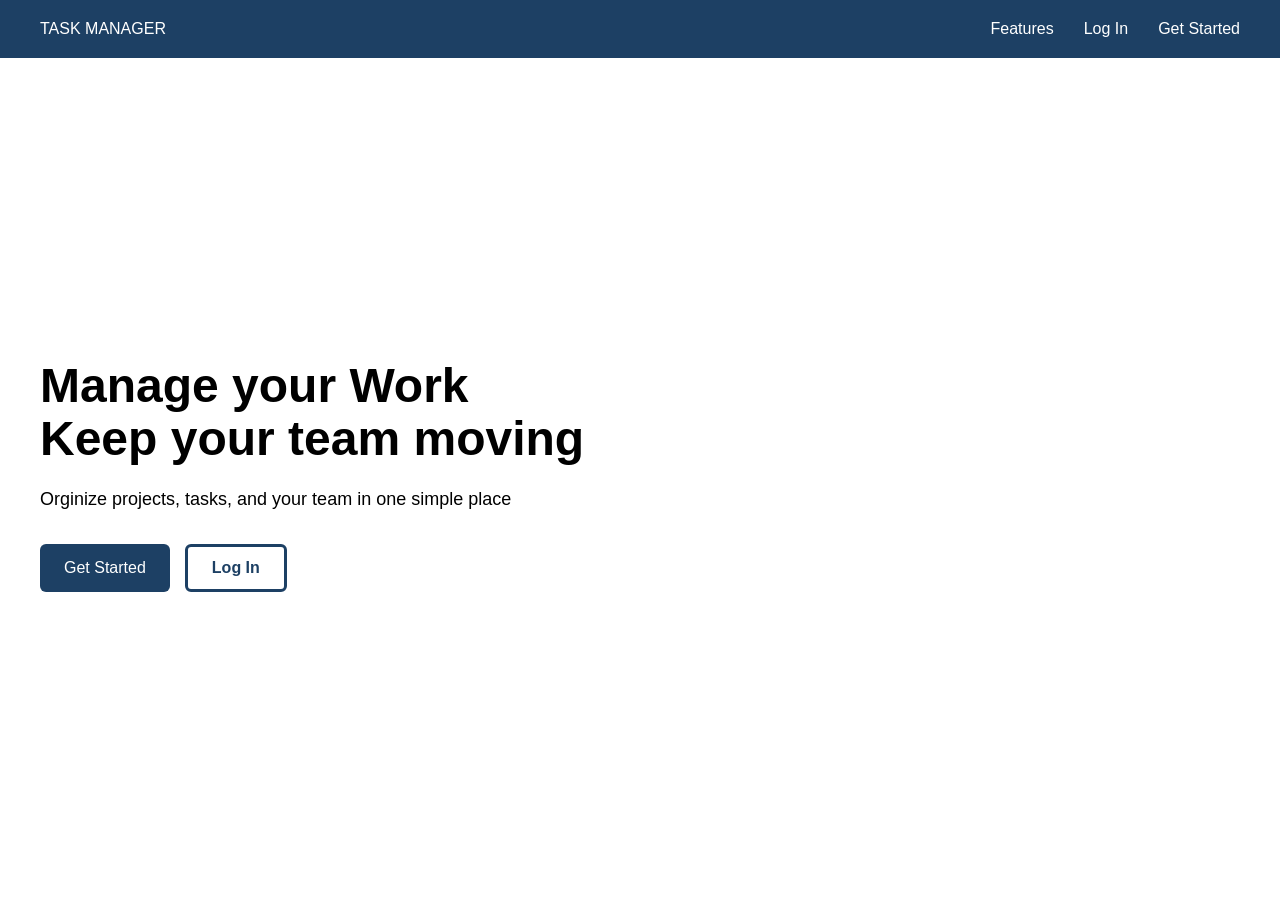
==== FrontEnd/index.html @ a8207cc8 "Add registration form and validation" ====
<!DOCTYPE html>
<html lang="en">
<head>
    <meta charset="UTF-8">
    <meta name="viewport" content="width=device-width, initial-scale=1.0">
    <title>Task Manager</title>
    <link rel="stylesheet" href="css/global.css">
    <link rel="stylesheet" href="css/main.css">
</head>
<body>
    <header>
        <nav class="navbar">
            <a href="index.html" class="logo">TASK MANAGER</a>
            <ul>
                <li><a href="#features">Features</a></li>
                <li><a href="Pages/login.html">Log In</a></li>
                <li><a href="Pages/register.html">Get Started</a></li>
            </ul>
        </nav>
    </header>
    <main>
        <section class="main-banner">
            <div class="main-banner-content">
                <h1>Manage your Work<br>Keep your team moving</h1>

                <p>
                    Orginize projects, tasks, and your team in one simple place
                </p>
                <div class="main-banner-actions">
                    <a href="pages/register.html" class="primary">Get Started</a>
                    <a href="pages/login.html" class="secondary">Log In</a>
                </div>
            </div>
        </section>
    </main>
    <footer>

    </footer>
</body>
</html>
---- FrontEnd/css/global.css ----
* {
    margin: 0;
    padding: 0;
    box-sizing: border-box;
}

body {
    font-family: Arial, sans-serif;
}
---- FrontEnd/css/main.css ----
/*NAVIGATION*/

.navbar {
    display: flex;
    justify-content: space-between;
    align-items: center;

    padding: 20px 40px;
    background-color: #1d4064;
}

.navbar ul {
    display: flex;
    list-style: none;
    gap: 30px;
}

.navbar a {
    color: white;
    text-decoration: none;
}

.navbar ul a:hover {
    color: #4da6ff;
}

.navbar ul a {
    position: relative;
    transition: color 0.3s ease;
}

.navbar ul a::after {
    content: "";
    position: absolute;
    left: 0;
    bottom: -5px;

    width: 100%;
    height: 2px;

    background-color: #4da6ff;

    transform: scaleX(0);
    transform-origin: center;
    transition: transform 0.3s ease;
}

.navbar ul a:hover::after {
    transform: scaleX(1);
}

/*BANER*/

.main-banner {
    min-height: calc(100vh - 64px);
    display: flex;
    align-items: center;
    padding: 60px 40px;
}

.main-banner-content {
    max-width: 600px;

}

.main-banner-content h1 {
    font-size: 48px;
    line-height: 1.1;
    margin-bottom: 20px;
}

.main-banner-content p {
    font-size: 18px;
    line-height: 1.6;
    margin-bottom: 30px;
}

/*BUTTONS*/

.main-banner-actions {
    display: flex;
    gap: 15px;
}

.main-banner-actions a {
    padding: 12px 24px;
    border-radius: 6px;
    text-decoration: none;

    display: flex;
    align-items: center;
    justify-content: center;
}

.primary {
    color: white;
    background-color: #1d4064;
    transition: background-color 0.3s ease;
}

.primary:hover {
    background-color: #4285c7;
}

.secondary {
    font-weight: bold;
    color: #1d4064;
    background-color: transparent;
    border: 3px solid #1d4064;
    transition: 0.3s ease;
}

.secondary:hover {
    background-color: #1d4064;
    color: white;
}
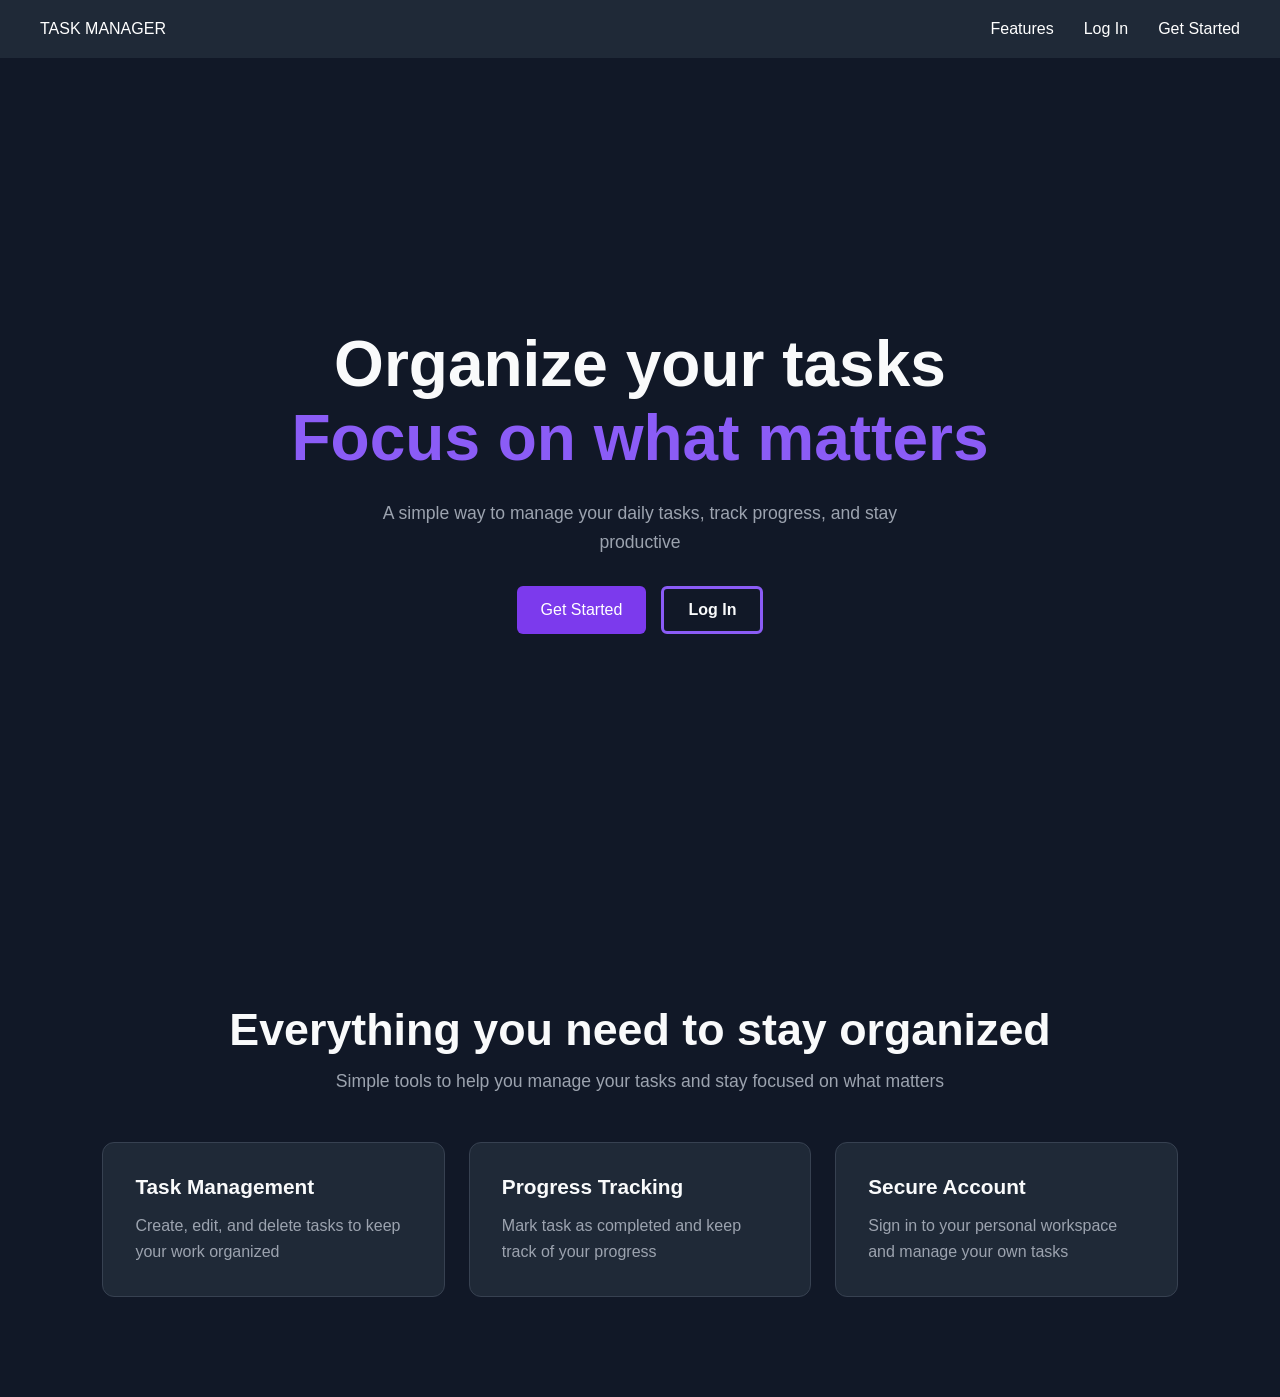
==== commit 06bc1aca: "Redesign landing page and add responsive features section" ====
--- a/FrontEnd/index.html
+++ b/FrontEnd/index.html
@@ -21,15 +21,53 @@
     <main>
         <section class="main-banner">
             <div class="main-banner-content">
-                <h1>Manage your Work<br>Keep your team moving</h1>
+                <h1>Organize your tasks<br>
+                    <span class="hero-highlight">Focus on what matters</span>
+                </h1>
 
                 <p>
-                    Orginize projects, tasks, and your team in one simple place
+                    A simple way to manage your daily tasks,
+                    track progress, and stay productive
                 </p>
                 <div class="main-banner-actions">
-                    <a href="pages/register.html" class="primary">Get Started</a>
-                    <a href="pages/login.html" class="secondary">Log In</a>
+                    <a href="Pages/register.html" class="primary">Get Started</a>
+                    <a href="Pages/login.html" class="secondary">Log In</a>
                 </div>
+            </div>
+        </section>
+
+        <section id="features" class="features-section">
+            <h2>Everything you need to stay organized</h2>
+
+            <p class="features-description">
+                Simple tools to help you manage your tasks
+                and stay focused on what matters
+            </p>
+
+            <div class="features-grid">
+                <article class="feature-card">
+                    <h3>Task Management</h3>
+                    <p>
+                        Create, edit, and delete tasks
+                        to keep your work organized
+                    </p>
+                </article>
+
+                <article class="feature-card">
+                    <h3>Progress Tracking</h3>
+                    <p>
+                        Mark task as completed
+                        and keep track of your progress
+                    </p>
+                </article>
+
+                <article class="feature-card">
+                    <h3>Secure Account</h3>
+                    <p>
+                        Sign in to your personal workspace
+                        and manage your own tasks
+                    </p>
+                </article>
             </div>
         </section>
     </main>
--- a/FrontEnd/css/main.css
+++ b/FrontEnd/css/main.css
@@ -6,7 +6,7 @@
     align-items: center;
 
     padding: 20px 40px;
-    background-color: #1d4064;
+    background-color: #1f2937;
 }
 
 .navbar ul {
@@ -21,7 +21,7 @@
 }
 
 .navbar ul a:hover {
-    color: #4da6ff;
+    color: #a78bfa;
 }
 
 .navbar ul a {
@@ -38,7 +38,7 @@
     width: 100%;
     height: 2px;
 
-    background-color: #4da6ff;
+    background-color: #8b5cf6;
 
     transform: scaleX(0);
     transform-origin: center;
@@ -52,14 +52,19 @@
 /*BANER*/
 
 .main-banner {
-    min-height: calc(100vh - 64px);
-    display: flex;
+    min-height: calc(100vh - 54px);
+    display: flex;
+    justify-content: center;
     align-items: center;
-    padding: 60px 40px;
+    padding: 60px 8%;
+    box-sizing: border-box;
+    text-align: center;
 }
 
 .main-banner-content {
-    max-width: 600px;
+    width: 100%;
+    max-width: 850px;
+    margin: 0 auto;
 
 }
 
@@ -79,6 +84,7 @@
 
 .main-banner-actions {
     display: flex;
+    justify-content: center;
     gap: 15px;
 }
 
@@ -94,23 +100,133 @@
 
 .primary {
     color: white;
-    background-color: #1d4064;
+    background-color: #7c3aed;
     transition: background-color 0.3s ease;
 }
 
 .primary:hover {
-    background-color: #4285c7;
+    background-color: #6d28d9;
 }
 
 .secondary {
     font-weight: bold;
-    color: #1d4064;
+    color: #f9fafb;
     background-color: transparent;
-    border: 3px solid #1d4064;
+    border: 3px solid #8b5cf6;
     transition: 0.3s ease;
-}
+}s
 
 .secondary:hover {
-    background-color: #1d4064;
+    background-color: #8b5cf6;
     color: white;
+}
+
+body {
+    background-color: #111827;
+    color: #f9fafb;
+}
+
+.hero-highlight {
+    color: #8b5cf6;
+}
+
+.main-banner h1 {
+    font-size: clamp(2.5rem, 5vw, 4rem);
+    line-height: 1.15;
+    font-weight: 700;
+    margin-bottom: 24px;
+    max-width: 850px;
+}
+
+.main-banner p {
+    color: #9ca3af;
+    font-size: 1.1rem;
+    line-height: 1.6;
+    max-width: 600px;
+    margin-left: auto;
+    margin-right: auto;
+}
+
+.features-section {
+    padding: 100px 8%;
+    background-color: #111827;
+    text-align: center;
+}
+
+.features-section h2 {
+    font-size: clamp(2rem, 4vw, 2.8rem);
+    margin-bottom: 16px;
+    color: #f9fafb;
+}
+
+.features-description {
+    color: #9ca3af;
+    font-size: 1.1rem;
+    margin-bottom: 50px;
+}
+
+.features-grid {
+    display: grid;
+    grid-template-columns: repeat(3, 1fr);
+    gap: 24px;
+
+    max-width: 1100px;
+    margin: 0 auto;
+}
+
+.feature-card {
+    background-color: #1f2937;
+    border: 1px solid #374151;
+    border-radius: 12px;
+
+    padding: 32px;
+    text-align: left;
+
+    transition: transform 0.3 ease,
+                border-color 0.3s ease;
+}
+
+.feature-card:hover {
+    transform: translateY(-6px);
+    border-color: #8b5cf6;
+}
+
+.feature-card h3 {
+    color: #f9fafb;
+    font-size: 1.3rem;
+    margin-bottom: 14px;
+}
+
+.feature-card p {
+    color: #9ca3af;
+    line-height: 1.6;
+}
+
+@media (max-width: 900px) {
+    .features-grid {
+        grid-template-columns: repeat(2, 1fr);
+    }
+
+    .features-section {
+        padding: 70px 6%;
+    }
+}
+
+@media (max-width: 600px) {
+    .features-grid {
+        grid-template-columns: 1fr;
+        gap: 16px;
+    }
+
+    .features-section {
+        padding: 60px 20px;
+    }
+
+    .feature-card {
+        padding: 24px;
+    }
+
+    .features-description {
+        margin-bottom: 32px;
+    }
 }
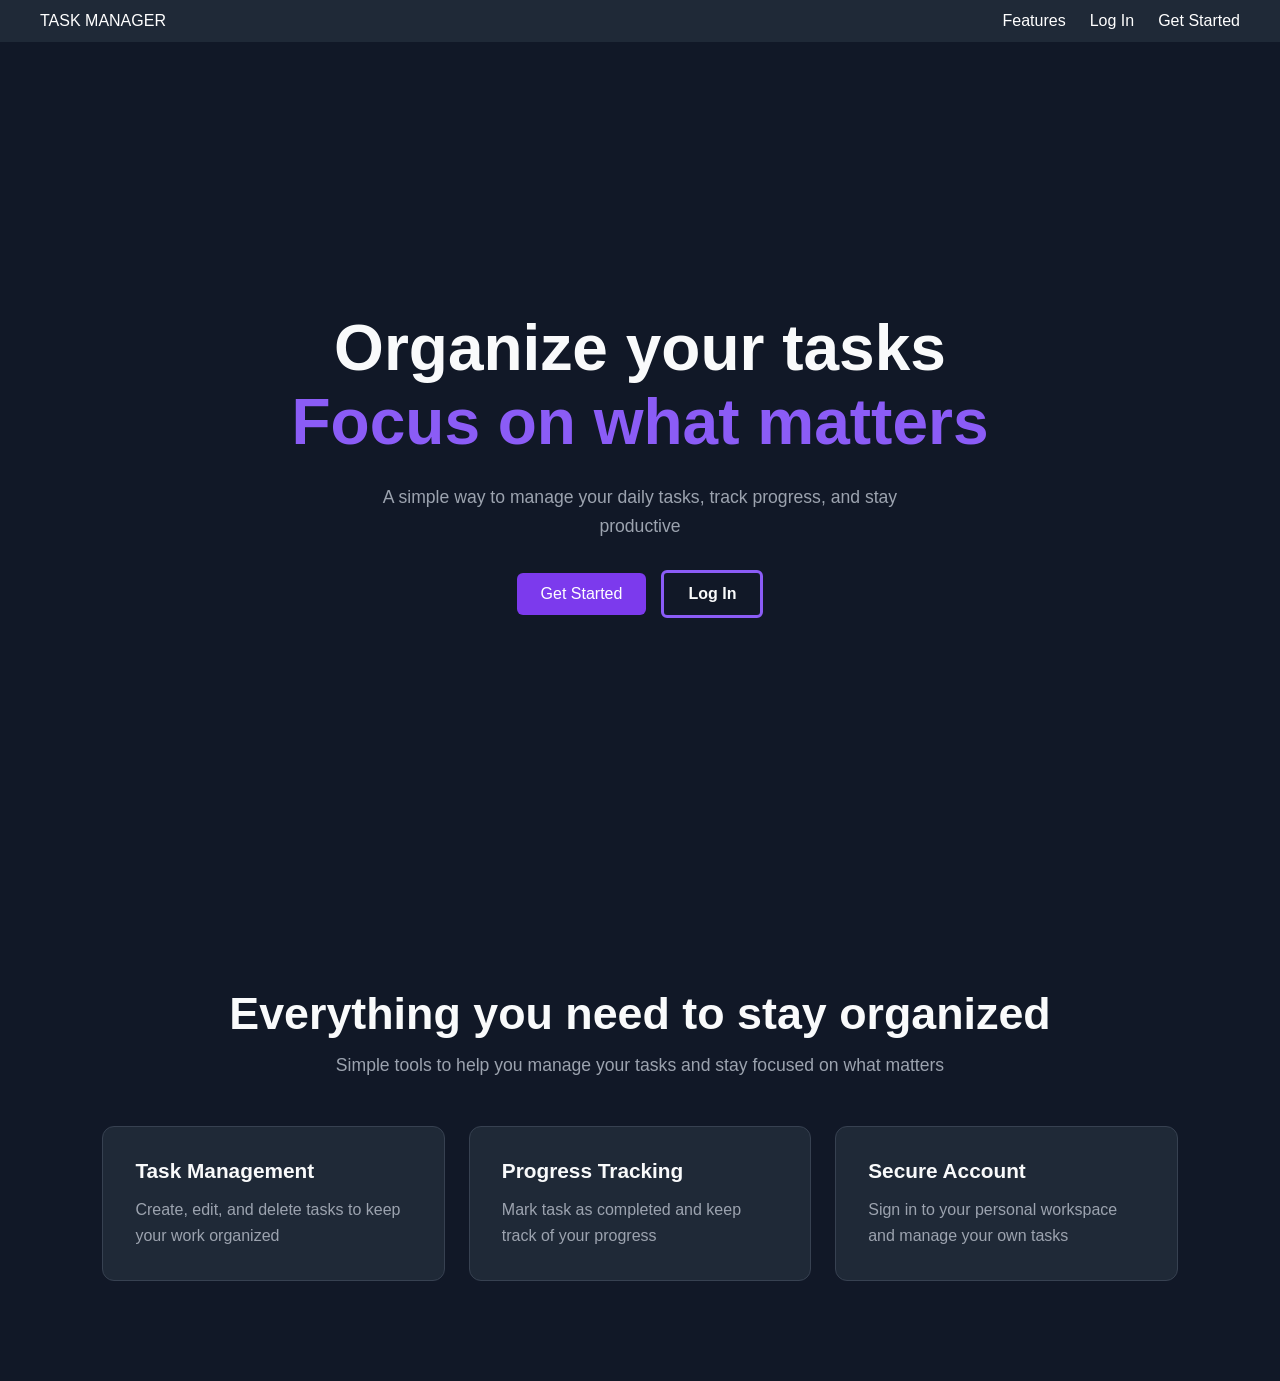
==== commit 83b35a33: "Add dynamic navigation and authenticated landing page" ====
--- a/FrontEnd/index.html
+++ b/FrontEnd/index.html
@@ -13,8 +13,29 @@
             <a href="index.html" class="logo">TASK MANAGER</a>
             <ul>
                 <li><a href="#features">Features</a></li>
-                <li><a href="Pages/login.html">Log In</a></li>
-                <li><a href="Pages/register.html">Get Started</a></li>
+
+                <li class="guest-only">
+                    <a href="Pages/login.html">Log In</a>
+                </li>
+                <li class="guest-only">
+                    <a href="Pages/register.html">Get Started</a>
+                </li>
+
+                <li class="user-only" hidden>
+                    <a href="Pages/dashboard.html">Dashboard</a>
+                </li>
+
+                <li class="user-only user-menu" hidden>
+                    <button type="button" id="userMenuBtn" aria-expanded="false">
+                        <span id="userName">Account</span> ▼
+                    </button>
+
+                    <div id="userDropdown" class="user-dropdown" hidden>
+                        <button type="button" id="navLogoutBtn">
+                            Logout
+                        </button>
+                    </div>
+                </li>
             </ul>
         </nav>
     </header>
@@ -30,8 +51,18 @@
                     track progress, and stay productive
                 </p>
                 <div class="main-banner-actions">
-                    <a href="Pages/register.html" class="primary">Get Started</a>
-                    <a href="Pages/login.html" class="secondary">Log In</a>
+
+                    <div class="hero-guest-actions">
+                        <a href="Pages/register.html" class="primary">Get Started</a>
+                        <a href="Pages/login.html" class="secondary">Log In</a>
+                    </div>
+
+                    <div class="hero-user-actions" hidden>
+                        <a href="Pages/dashboard.html" class="primary">
+                            Go to Dashboard ->
+                        </a>
+                    </div>
+                    
                 </div>
             </div>
         </section>
@@ -74,5 +105,6 @@
     <footer>
 
     </footer>
+    <script src="js/navbar.js"></script>
 </body>
 </html>
--- a/FrontEnd/css/global.css
+++ b/FrontEnd/css/global.css
@@ -6,4 +6,19 @@
 
 body {
     font-family: Arial, sans-serif;
+}
+
+header {
+    position: sticky;
+    top: 0;
+    z-index: 1000;
+}
+
+html {
+    scroll-behavior: smooth;
+    scroll-padding-top: 80px;
+}
+
+[hidden] {
+    display: none !important;
 }
--- a/FrontEnd/css/main.css
+++ b/FrontEnd/css/main.css
@@ -5,14 +5,15 @@
     justify-content: space-between;
     align-items: center;
 
-    padding: 20px 40px;
+    padding: 12px 40px;
     background-color: #1f2937;
 }
 
 .navbar ul {
     display: flex;
+    align-items: center;
     list-style: none;
-    gap: 30px;
+    gap: 24px;
 }
 
 .navbar a {
@@ -114,7 +115,7 @@
     background-color: transparent;
     border: 3px solid #8b5cf6;
     transition: 0.3s ease;
-}s
+}
 
 .secondary:hover {
     background-color: #8b5cf6;
@@ -229,4 +230,80 @@
     .features-description {
         margin-bottom: 32px;
     }
+}
+
+.user-menu {
+    position: relative;
+}
+
+#userMenuBtn {
+    appearance: none;
+    display: flex;
+    align-items: center;
+    gap: 8px;
+
+    background-color: transparent;
+    border: none;
+    color: #f9fafb;
+
+    font-family: inherit;
+    font-size: 16px;
+
+    cursor: pointer;
+    padding: 8px 0;
+    border-radius: 8px;
+
+    transition: background-color 0.2s ease;
+}
+
+#userMenuBtn:hover {
+    background-color: #374151;
+}
+
+.user-dropdown {
+    position: absolute;
+    top: calc(100% + 10px);
+    right: 0;
+
+    min-width: 160px;
+    padding: 8px;
+
+    background-color: #1f2937;
+    border: 1px solid #374151;
+    border-radius: 10px;
+
+    box-shadow: 0 10px 25px rgba(0, 0, 0, 0.3);
+    z-index: 1100;
+}
+
+.user-dropdown[hidden] {
+    display: none;
+}
+
+#navLogoutBtn {
+    width: 100%;
+    padding: 12px;
+
+    background: transparent;
+    border: none;
+    border-radius: 6px;
+
+    color: #f87171;
+    text-align: left;
+    font: inherit;
+    cursor: pointer;
+
+    transition: background-color 0.2s ease;
+}
+
+#navLogoutBtn:hover {
+    background-color: #374151;
+}
+
+.hero-guest-actions,
+.hero-user-actions {
+    display: flex;
+    justify-content: center;
+    align-items: center;
+    gap: 15px;
 }
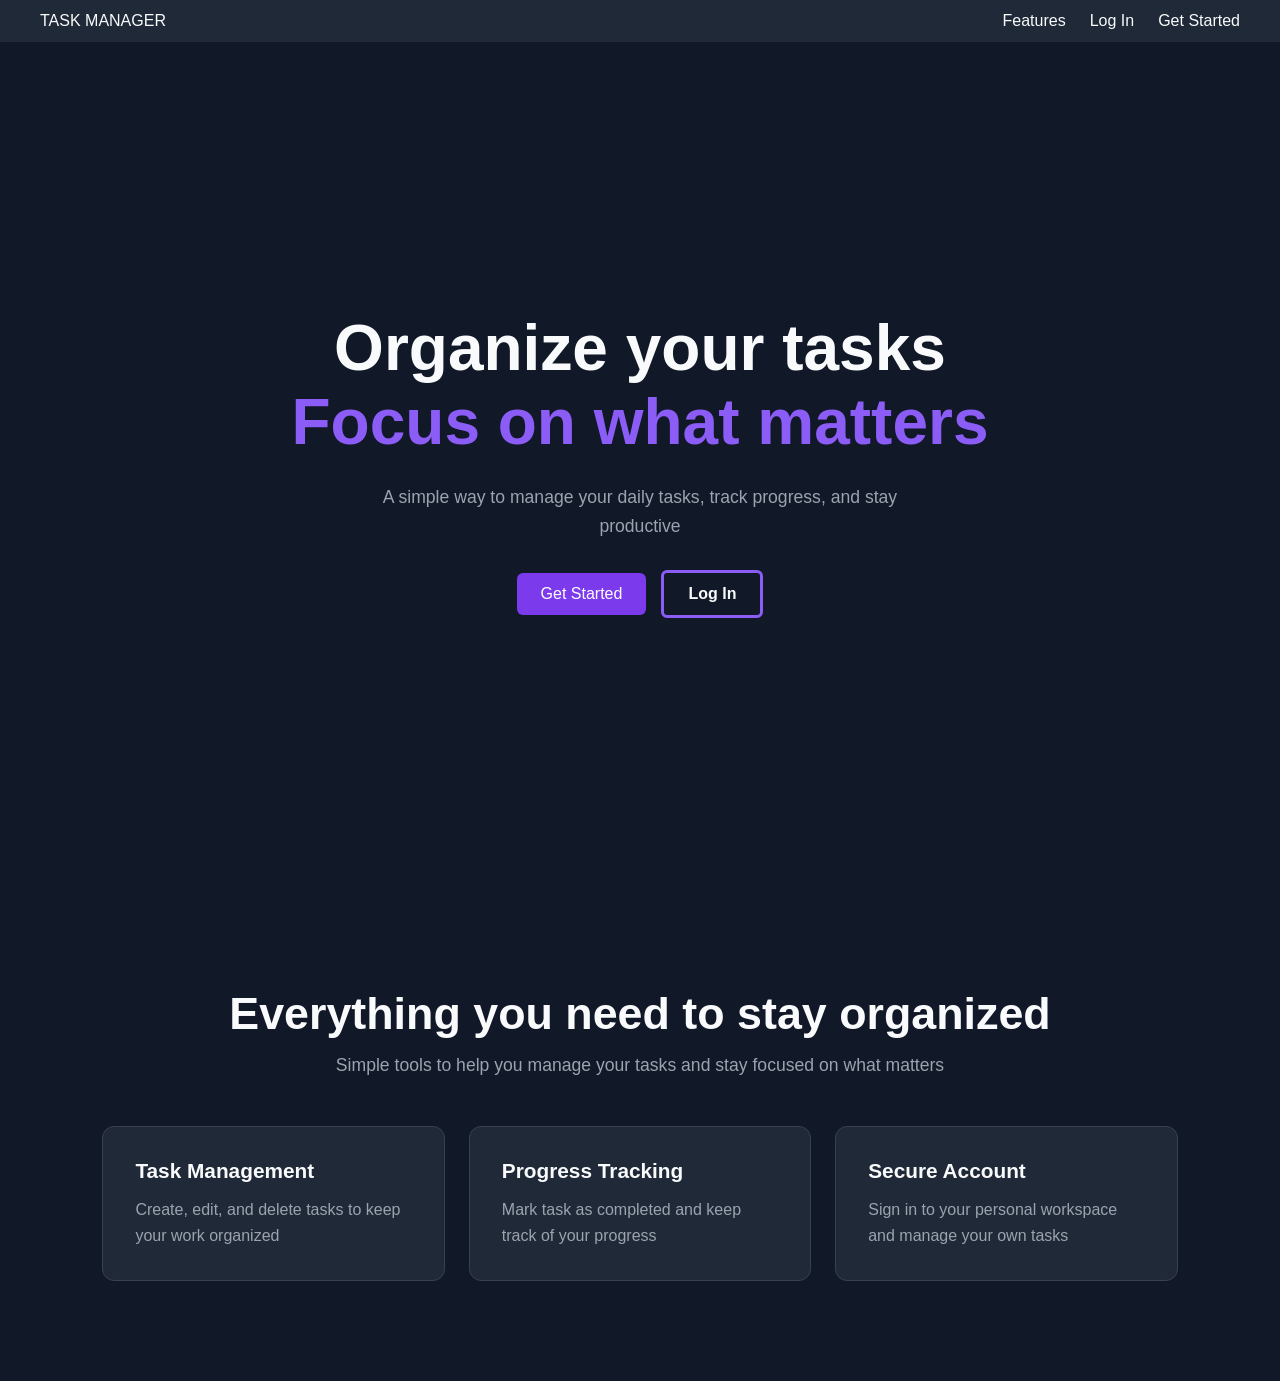
==== commit 56a3df95: "Improve responsive UI and refactor frontend styles" ====
--- a/FrontEnd/index.html
+++ b/FrontEnd/index.html
@@ -11,7 +11,17 @@
     <header>
         <nav class="navbar">
             <a href="index.html" class="logo">TASK MANAGER</a>
-            <ul>
+            <button
+                type="button"
+                id="mobileMenuBtn"
+                class="mobile-menu-btn"
+                aria-label="Open navigation menu"
+                aria-expanded="false"
+                aria-controls="navLinks"
+            >
+                ☰
+            </button>
+            <ul id="navLinks">
                 <li><a href="#features">Features</a></li>
 
                 <li class="guest-only">
--- a/FrontEnd/css/main.css
+++ b/FrontEnd/css/main.css
@@ -1,3 +1,10 @@
+/*GENERAL*/
+
+body {
+    background-color: #111827;
+    color: #f9fafb;
+}
+
 /*NAVIGATION*/
 
 .navbar {
@@ -17,17 +24,17 @@
 }
 
 .navbar a {
-    color: white;
+    color: #f9fafb;
     text-decoration: none;
-}
-
-.navbar ul a:hover {
-    color: #a78bfa;
 }
 
 .navbar ul a {
     position: relative;
     transition: color 0.3s ease;
+}
+
+.navbar ul a:hover {
+    color: #a78bfa;
 }
 
 .navbar ul a::after {
@@ -38,7 +45,6 @@
 
     width: 100%;
     height: 2px;
-
     background-color: #8b5cf6;
 
     transform: scaleX(0);
@@ -50,7 +56,83 @@
     transform: scaleX(1);
 }
 
-/*BANER*/
+/*USER MENU*/
+
+.user-menu {
+    position: relative;
+}
+
+#userMenuBtn {
+    appearance: none;
+    display: flex;
+    align-items: center;
+    gap: 8px;
+
+    background-color: transparent;
+    border: none;
+    color: #f9fafb;
+
+    font-family: inherit;
+    font-size: 16px;
+
+    cursor: pointer;
+    padding: 8px 0;
+    border-radius: 8px;
+
+    transition: background-color 0.2s ease;
+}
+
+#userMenuBtn:hover {
+    background-color: #374151;
+}
+
+.user-dropdown {
+    position: absolute;
+    top: calc(100% + 10px);
+    right: 0;
+
+    min-width: 160px;
+    padding: 8px;
+
+    background-color: #1f2937;
+    border: 1px solid #374151;
+    border-radius: 10px;
+
+    box-shadow: 0 10px 25px rgba(0, 0, 0, 0.3);
+    z-index: 1100;
+}
+
+.user-dropdown[hidden] {
+    display: none;
+}
+
+#navLogoutBtn {
+    width: 100%;
+    padding: 12px;
+
+    background: transparent;
+    border: none;
+    border-radius: 6px;
+
+    color: #f87171;
+    text-align: left;
+    font: inherit;
+    cursor: pointer;
+
+    transition: background-color 0.2s ease;
+}
+
+#navLogoutBtn:hover {
+    background-color: #374151;
+}
+
+/*MOBILE MENU BUTTON*/
+
+.mobile-menu-btn {
+    display: none;
+}
+
+/*BANNER*/
 
 .main-banner {
     min-height: calc(100vh - 54px);
@@ -67,68 +149,6 @@
     max-width: 850px;
     margin: 0 auto;
 
-}
-
-.main-banner-content h1 {
-    font-size: 48px;
-    line-height: 1.1;
-    margin-bottom: 20px;
-}
-
-.main-banner-content p {
-    font-size: 18px;
-    line-height: 1.6;
-    margin-bottom: 30px;
-}
-
-/*BUTTONS*/
-
-.main-banner-actions {
-    display: flex;
-    justify-content: center;
-    gap: 15px;
-}
-
-.main-banner-actions a {
-    padding: 12px 24px;
-    border-radius: 6px;
-    text-decoration: none;
-
-    display: flex;
-    align-items: center;
-    justify-content: center;
-}
-
-.primary {
-    color: white;
-    background-color: #7c3aed;
-    transition: background-color 0.3s ease;
-}
-
-.primary:hover {
-    background-color: #6d28d9;
-}
-
-.secondary {
-    font-weight: bold;
-    color: #f9fafb;
-    background-color: transparent;
-    border: 3px solid #8b5cf6;
-    transition: 0.3s ease;
-}
-
-.secondary:hover {
-    background-color: #8b5cf6;
-    color: white;
-}
-
-body {
-    background-color: #111827;
-    color: #f9fafb;
-}
-
-.hero-highlight {
-    color: #8b5cf6;
 }
 
 .main-banner h1 {
@@ -144,9 +164,58 @@
     font-size: 1.1rem;
     line-height: 1.6;
     max-width: 600px;
-    margin-left: auto;
-    margin-right: auto;
-}
+    margin: 0 auto 30px;
+}
+
+.hero-highlight {
+    color: #8b5cf6;
+}
+
+/*BUTTONS*/
+
+.main-banner-actions,
+.hero-guest-actions,
+.hero-user-actions {
+    display: flex;
+    justify-content: center;
+    gap: 15px;
+    align-items: center;
+}
+
+.main-banner-actions a {
+    padding: 12px 24px;
+    border-radius: 6px;
+    text-decoration: none;
+
+    display: flex;
+    align-items: center;
+    justify-content: center;
+}
+
+.primary {
+    color: white;
+    background-color: #7c3aed;
+    transition: background-color 0.3s ease;
+}
+
+.primary:hover {
+    background-color: #6d28d9;
+}
+
+.secondary {
+    font-weight: bold;
+    color: #f9fafb;
+    background-color: transparent;
+    border: 3px solid #8b5cf6;
+    transition: 0.3s ease;
+}
+
+.secondary:hover {
+    background-color: #8b5cf6;
+    color: white;
+}
+
+/*FEATURES*/
 
 .features-section {
     padding: 100px 8%;
@@ -175,6 +244,8 @@
     margin: 0 auto;
 }
 
+/*FEATURE CARDS*/
+
 .feature-card {
     background-color: #1f2937;
     border: 1px solid #374151;
@@ -183,7 +254,7 @@
     padding: 32px;
     text-align: left;
 
-    transition: transform 0.3 ease,
+    transition: transform 0.3s ease,
                 border-color 0.3s ease;
 }
 
@@ -203,6 +274,8 @@
     line-height: 1.6;
 }
 
+/*RESPONSIVE - TABLET*/
+
 @media (max-width: 900px) {
     .features-grid {
         grid-template-columns: repeat(2, 1fr);
@@ -212,6 +285,54 @@
         padding: 70px 6%;
     }
 }
+
+/*RESPONSIVE - MOBILE NABIGATION*/
+
+@media (max-width: 768px) {
+    .navbar {
+        position: relative;
+        padding: 12px 20px;
+    }
+
+    .mobile-menu-btn {
+        display: block;
+        background: transparent;
+        border: none;
+        color: #f9fafb;
+        font-size: 28px;
+        cursor: pointer;
+    }
+
+    .navbar ul {
+        display: none;
+        position: absolute;
+        top: 100%;
+        left: 0;
+        width: 100%;
+        padding: 20px;
+        background-color: #1f2937;
+        flex-direction: column;
+        align-items: stretch;
+        gap: 16px;
+        box-shadow: 0 8px 16px rgba(0, 0, 0, 0.2);
+    }
+
+    .navbar ul.mobile-open {
+        display: flex;
+    }
+
+    .navbar ul li {
+        width: 100%;
+    }
+    
+    .user-dropdown {
+        position: static;
+        margin-top: 10px;
+        box-shadow: none;
+    }
+}
+
+/*RESPONSIVE - MOBILE FEATURES*/
 
 @media (max-width: 600px) {
     .features-grid {
@@ -230,80 +351,4 @@
     .features-description {
         margin-bottom: 32px;
     }
-}
-
-.user-menu {
-    position: relative;
-}
-
-#userMenuBtn {
-    appearance: none;
-    display: flex;
-    align-items: center;
-    gap: 8px;
-
-    background-color: transparent;
-    border: none;
-    color: #f9fafb;
-
-    font-family: inherit;
-    font-size: 16px;
-
-    cursor: pointer;
-    padding: 8px 0;
-    border-radius: 8px;
-
-    transition: background-color 0.2s ease;
-}
-
-#userMenuBtn:hover {
-    background-color: #374151;
-}
-
-.user-dropdown {
-    position: absolute;
-    top: calc(100% + 10px);
-    right: 0;
-
-    min-width: 160px;
-    padding: 8px;
-
-    background-color: #1f2937;
-    border: 1px solid #374151;
-    border-radius: 10px;
-
-    box-shadow: 0 10px 25px rgba(0, 0, 0, 0.3);
-    z-index: 1100;
-}
-
-.user-dropdown[hidden] {
-    display: none;
-}
-
-#navLogoutBtn {
-    width: 100%;
-    padding: 12px;
-
-    background: transparent;
-    border: none;
-    border-radius: 6px;
-
-    color: #f87171;
-    text-align: left;
-    font: inherit;
-    cursor: pointer;
-
-    transition: background-color 0.2s ease;
-}
-
-#navLogoutBtn:hover {
-    background-color: #374151;
-}
-
-.hero-guest-actions,
-.hero-user-actions {
-    display: flex;
-    justify-content: center;
-    align-items: center;
-    gap: 15px;
 }
